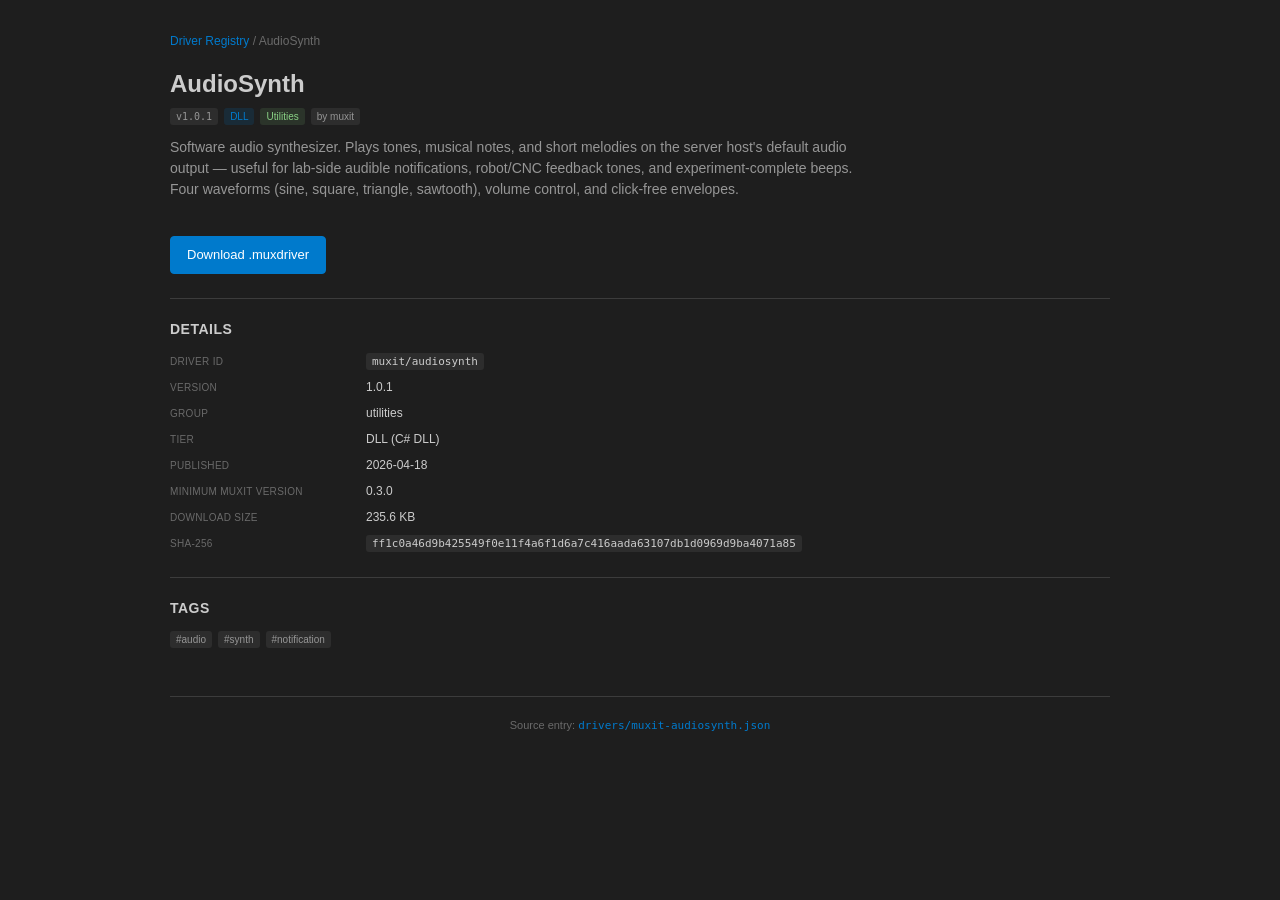
==== drivers/muxit-audiosynth/index.html @ e90737bf "registry: update b19998ea756dd891ea1b7442b603ea1db9f1fd12 b19998ea756dd891ea1b7442b603ea1db9f1fd12" ====
<!DOCTYPE html>
<html lang="en">
<head>
  <meta charset="UTF-8">
  <meta name="viewport" content="width=device-width, initial-scale=1.0">
  <title>AudioSynth — Muxit Driver Registry</title>
  <meta name="description" content="Software audio synthesizer. Plays tones, musical notes, and short melodies on the server host&#39;s default audio output — useful for lab-side audible notifications, robot/CNC feedback tones, and experiment-complete beeps. Four waveforms (sine, square, triangle, sawtooth), volume control, and click-free envelopes.">
  <meta property="og:title" content="AudioSynth — Muxit Driver Registry">
  <meta property="og:description" content="Software audio synthesizer. Plays tones, musical notes, and short melodies on the server host&#39;s default audio output — useful for lab-side audible notifications, robot/CNC feedback tones, and experiment-complete beeps. Four waveforms (sine, square, triangle, sawtooth), volume control, and click-free envelopes.">
  <meta property="og:type" content="website">
  <link rel="stylesheet" href="../../styles.css">
</head>
<body>
  <main class="page">
    <nav class="breadcrumb">
      <a href="../../">Driver Registry</a> / AudioSynth
    </nav>

    <header class="detail-header">
      <div class="detail-header-info">
        <h1 class="detail-title">AudioSynth</h1>
        <div class="detail-meta">
          <span class="dm-tag dm-tag-version">v1.0.1</span>
          <span class="dm-tag dm-tag-tier">DLL</span>
          <span class="dm-tag dm-tag-group">utilities</span>
          <a class="dm-tag" href="https://github.com/muxit-io">by muxit</a>
          
        </div>
        <p class="detail-description">Software audio synthesizer. Plays tones, musical notes, and short melodies on the server host&#39;s default audio output — useful for lab-side audible notifications, robot/CNC feedback tones, and experiment-complete beeps. Four waveforms (sine, square, triangle, sawtooth), volume control, and click-free envelopes.</p>
      </div>
    </header>

    <div class="detail-actions">
      <a class="dm-btn dm-btn-download" href="https://github.com/MUXIT-IO/muxit-drivers/releases/download/driver/muxit-audiosynth/v1.0.1/muxit-audiosynth-v1.0.1.muxdriver">Download .muxdriver</a>
      
    </div>

    <section class="detail-section">
      <h2>Details</h2>
      <dl class="metadata-grid">
        <dt>Driver ID</dt>
        <dd><code>muxit/audiosynth</code></dd>
        <dt>Version</dt>
        <dd>1.0.1</dd>
        <dt>Group</dt><dd>utilities</dd>
        <dt>Tier</dt><dd>DLL (C# DLL)</dd>
        <dt>Published</dt><dd>2026-04-18</dd>
        <dt>Minimum Muxit version</dt><dd>0.3.0</dd>
        <dt>Download size</dt><dd>235.6 KB</dd>
        <dt>SHA-256</dt><dd><code>ff1c0a46d9b425549f0e11f4a6f1d6a7c416aada63107db1d0969d9ba4071a85</code></dd>
      </dl>
    </section>

    <section class="detail-section">
      <h2>Tags</h2>
      <div class="tag-list">
        <span class="dm-tag">#audio</span> <span class="dm-tag">#synth</span> <span class="dm-tag">#notification</span>
      </div>
    </section>
    
    

    <footer class="page-footer">
      Source entry: <a href="https://github.com/muxit-io/driver-registry/blob/main/drivers/muxit-audiosynth.json"><code>drivers/muxit-audiosynth.json</code></a>
    </footer>
  </main>
</body>
</html>
---- styles.css ----
/* VS Code Dark+ inspired theme — mirrors muxit-development/web-ui/src/styles/theme.css */
:root {
  --bg-primary: #1e1e1e;
  --bg-secondary: #252526;
  --bg-tertiary: #2d2d2d;
  --bg-active: #37373d;
  --bg-hover: #2a2d2e;

  --fg-primary: #cccccc;
  --fg-secondary: #969696;
  --fg-muted: #6a6a6a;

  --accent: #007acc;
  --accent-hover: #1a8ad4;

  --border: #3c3c3c;
  --border-focus: #007acc;

  --error: #f44747;
  --warning: #cca700;
  --success: #89d185;
  --info: #75beff;

  --font-family: -apple-system, BlinkMacSystemFont, 'Segoe UI', Roboto, sans-serif;
  --font-mono: 'Cascadia Code', 'Fira Code', 'JetBrains Mono', Consolas, monospace;
  --font-size: 13px;
}

* {
  margin: 0;
  padding: 0;
  box-sizing: border-box;
}

html, body {
  font-family: var(--font-family);
  font-size: var(--font-size);
  color: var(--fg-primary);
  background: var(--bg-primary);
  min-height: 100vh;
  line-height: 1.5;
}

a {
  color: var(--accent);
  text-decoration: none;
}
a:hover { text-decoration: underline; }

::-webkit-scrollbar { width: 10px; height: 10px; }
::-webkit-scrollbar-track { background: transparent; }
::-webkit-scrollbar-thumb { background: rgba(121, 121, 121, 0.4); }
::-webkit-scrollbar-thumb:hover { background: rgba(121, 121, 121, 0.7); }

/* Page chrome */
.page {
  max-width: 980px;
  margin: 0 auto;
  padding: 32px 20px 64px;
}

.page-header {
  padding-bottom: 20px;
  border-bottom: 1px solid var(--border);
  margin-bottom: 24px;
}
.page-header h1 {
  font-size: 22px;
  font-weight: 600;
  color: var(--fg-primary);
  margin-bottom: 6px;
}
.page-header .tagline {
  color: var(--fg-secondary);
  font-size: 13px;
  margin-bottom: 12px;
}
.page-header .header-links {
  display: flex;
  gap: 16px;
  flex-wrap: wrap;
  font-size: 12px;
}

.page-footer {
  margin-top: 48px;
  padding-top: 20px;
  border-top: 1px solid var(--border);
  color: var(--fg-muted);
  font-size: 11px;
  text-align: center;
}

.breadcrumb {
  font-size: 12px;
  color: var(--fg-muted);
  margin-bottom: 16px;
}

/* Landing-page toolbar */
.dm-toolbar {
  display: flex;
  gap: 8px;
  align-items: center;
  margin-bottom: 8px;
  flex-wrap: wrap;
}
.dm-search-input {
  flex: 1;
  min-width: 200px;
  padding: 6px 10px;
  border: 1px solid var(--border);
  border-radius: 4px;
  background: var(--bg-primary);
  color: var(--fg-primary);
  font-size: 12px;
  font-family: var(--font-family);
  outline: none;
}
.dm-search-input:focus { border-color: var(--accent); }
.dm-sort-select {
  padding: 6px 8px;
  border: 1px solid var(--border);
  border-radius: 4px;
  background: var(--bg-primary);
  color: var(--fg-primary);
  font-size: 12px;
  font-family: var(--font-family);
  cursor: pointer;
}

.dm-tabs {
  display: flex;
  border-bottom: 1px solid var(--border);
  margin-bottom: 4px;
  flex-wrap: wrap;
}
.dm-tab {
  padding: 6px 12px;
  border: none;
  background: none;
  color: var(--fg-muted);
  font-size: 11px;
  font-weight: 600;
  cursor: pointer;
  border-bottom: 2px solid transparent;
  font-family: var(--font-family);
  letter-spacing: 0.3px;
  text-transform: uppercase;
}
.dm-tab:hover { color: var(--fg-primary); }
.dm-tab.active {
  color: var(--fg-primary);
  border-bottom-color: var(--accent);
}
.dm-tab-count {
  margin-left: 4px;
  color: var(--fg-muted);
  font-weight: 500;
}

/* Driver list / cards */
.dm-list {
  padding: 4px 0;
}
.dm-driver {
  display: flex;
  align-items: flex-start;
  padding: 12px 16px;
  gap: 12px;
  border-bottom: 1px solid var(--border);
  text-decoration: none;
  color: inherit;
}
.dm-driver:hover {
  background: var(--bg-hover);
  text-decoration: none;
}
.dm-driver-info {
  flex: 1;
  min-width: 0;
}
.dm-driver-name {
  font-size: 14px;
  font-weight: 600;
  color: var(--fg-primary);
  white-space: nowrap;
  overflow: hidden;
  text-overflow: ellipsis;
}
.dm-driver-meta {
  display: flex;
  gap: 4px;
  align-items: center;
  flex-wrap: wrap;
  margin-top: 4px;
}
.dm-driver-desc {
  font-size: 12px;
  color: var(--fg-secondary);
  margin-top: 6px;
  display: -webkit-box;
  -webkit-line-clamp: 2;
  -webkit-box-orient: vertical;
  overflow: hidden;
}
.dm-driver-actions {
  display: flex;
  flex-direction: column;
  gap: 4px;
  flex-shrink: 0;
}

/* Tags / badges */
.dm-tag {
  font-size: 10px;
  padding: 1px 6px;
  border-radius: 3px;
  background: var(--bg-tertiary);
  color: var(--fg-secondary);
  white-space: nowrap;
}
.dm-tag-tier {
  background: rgba(0, 122, 204, 0.15);
  color: var(--accent);
}
.dm-tag-group {
  background: rgba(137, 209, 133, 0.12);
  color: var(--success);
  text-transform: capitalize;
}
.dm-tag-version {
  font-family: var(--font-mono);
  font-size: 10px;
}

/* Buttons */
.dm-btn {
  padding: 4px 12px;
  border: 1px solid var(--border);
  border-radius: 4px;
  background: var(--bg-primary);
  color: var(--fg-secondary);
  font-size: 11px;
  cursor: pointer;
  white-space: nowrap;
  font-family: var(--font-family);
  text-decoration: none;
  display: inline-block;
  flex-shrink: 0;
}
.dm-btn:hover {
  background: var(--bg-hover);
  text-decoration: none;
}
.dm-btn-download {
  background: var(--accent);
  border-color: var(--accent);
  color: #fff;
}
.dm-btn-download:hover { opacity: 0.9; background: var(--accent); color: #fff; }
.dm-btn-secondary {
  color: var(--fg-secondary);
}

/* Empty state */
.dm-empty {
  padding: 48px 16px;
  text-align: center;
  color: var(--fg-muted);
  font-size: 13px;
}
.dm-empty a { color: var(--accent); }

/* Detail page */
.detail-header {
  display: flex;
  align-items: flex-start;
  gap: 16px;
  margin-bottom: 20px;
  flex-wrap: wrap;
}
.detail-header-info { flex: 1; min-width: 0; }
.detail-title {
  font-size: 24px;
  font-weight: 600;
  margin-bottom: 6px;
}
.detail-meta {
  display: flex;
  gap: 6px;
  align-items: center;
  flex-wrap: wrap;
  margin-bottom: 12px;
}
.detail-description {
  font-size: 14px;
  color: var(--fg-secondary);
  margin-bottom: 16px;
  max-width: 700px;
}
.detail-actions {
  display: flex;
  gap: 8px;
  margin-bottom: 24px;
  flex-wrap: wrap;
}
.detail-actions .dm-btn {
  padding: 8px 16px;
  font-size: 13px;
}

.detail-section {
  margin-top: 24px;
  padding-top: 20px;
  border-top: 1px solid var(--border);
}
.detail-section h2 {
  font-size: 14px;
  font-weight: 600;
  color: var(--fg-primary);
  margin-bottom: 12px;
  text-transform: uppercase;
  letter-spacing: 0.5px;
}

.metadata-grid {
  display: grid;
  grid-template-columns: 180px 1fr;
  gap: 8px 16px;
  font-size: 12px;
}
.metadata-grid dt {
  color: var(--fg-muted);
  text-transform: uppercase;
  letter-spacing: 0.3px;
  font-size: 10px;
  padding-top: 2px;
}
.metadata-grid dd {
  color: var(--fg-primary);
  word-break: break-all;
}
.metadata-grid code {
  font-family: var(--font-mono);
  font-size: 11px;
  background: var(--bg-tertiary);
  padding: 2px 6px;
  border-radius: 3px;
}

.tag-list {
  display: flex;
  gap: 6px;
  flex-wrap: wrap;
}

.markdown-block {
  background: var(--bg-secondary);
  border: 1px solid var(--border);
  border-radius: 4px;
  padding: 16px;
  white-space: pre-wrap;
  font-family: var(--font-mono);
  font-size: 12px;
  color: var(--fg-secondary);
  max-height: 400px;
  overflow-y: auto;
}
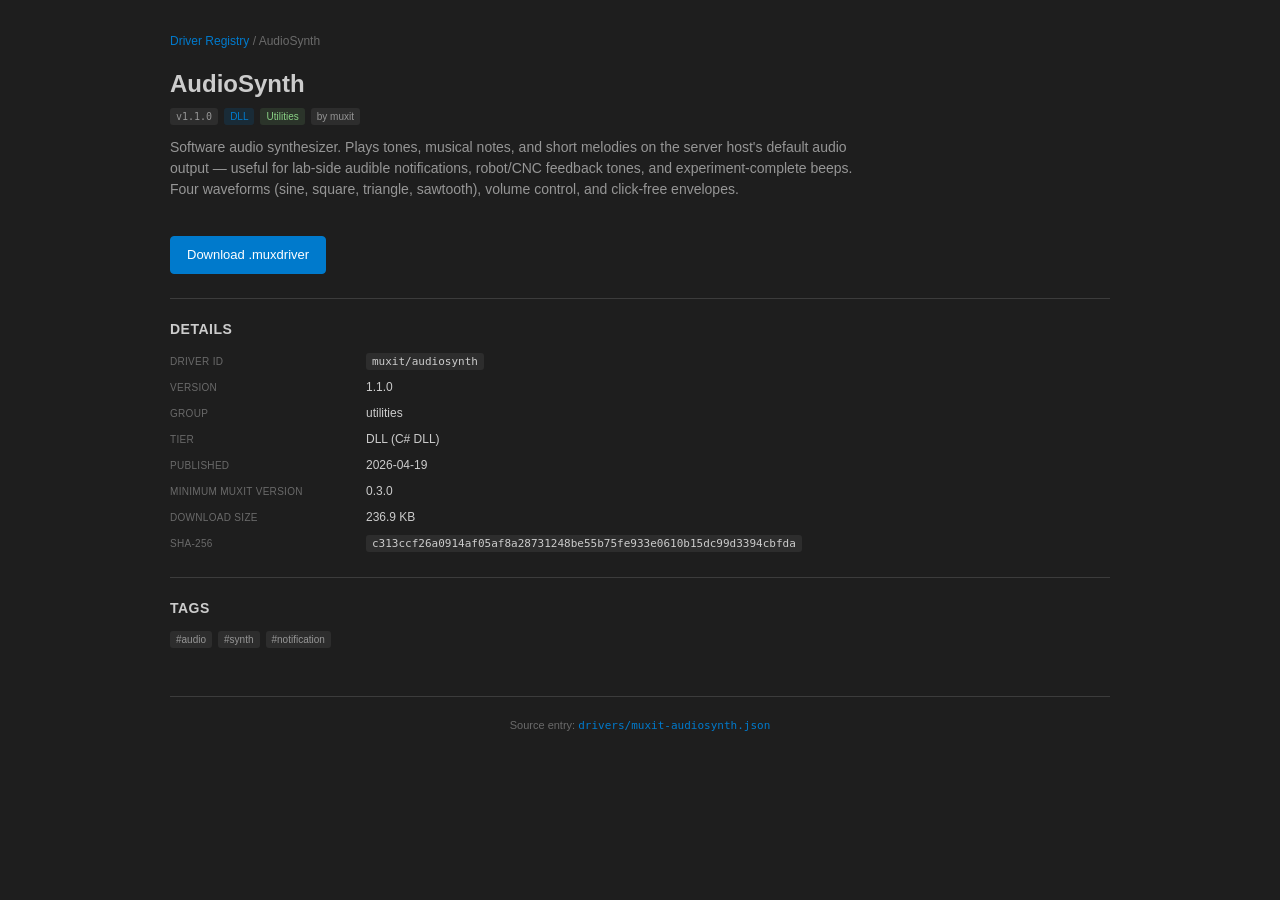
==== commit c135e1a3: "registry: update 16d2b9c89e813f7cf229210a709f646981604ec5 16d2b9c89e813f7cf229210a709f646981604ec5" ====
--- a/drivers/muxit-audiosynth/index.html
+++ b/drivers/muxit-audiosynth/index.html
@@ -20,7 +20,7 @@
       <div class="detail-header-info">
         <h1 class="detail-title">AudioSynth</h1>
         <div class="detail-meta">
-          <span class="dm-tag dm-tag-version">v1.0.1</span>
+          <span class="dm-tag dm-tag-version">v1.1.0</span>
           <span class="dm-tag dm-tag-tier">DLL</span>
           <span class="dm-tag dm-tag-group">utilities</span>
           <a class="dm-tag" href="https://github.com/muxit-io">by muxit</a>
@@ -31,7 +31,7 @@
     </header>
 
     <div class="detail-actions">
-      <a class="dm-btn dm-btn-download" href="https://github.com/MUXIT-IO/muxit-drivers/releases/download/driver/muxit-audiosynth/v1.0.1/muxit-audiosynth-v1.0.1.muxdriver">Download .muxdriver</a>
+      <a class="dm-btn dm-btn-download" href="https://github.com/MUXIT-IO/muxit-drivers/releases/download/driver/muxit-audiosynth/v1.1.0/muxit-audiosynth-v1.1.0.muxdriver">Download .muxdriver</a>
       
     </div>
 
@@ -41,13 +41,13 @@
         <dt>Driver ID</dt>
         <dd><code>muxit/audiosynth</code></dd>
         <dt>Version</dt>
-        <dd>1.0.1</dd>
+        <dd>1.1.0</dd>
         <dt>Group</dt><dd>utilities</dd>
         <dt>Tier</dt><dd>DLL (C# DLL)</dd>
-        <dt>Published</dt><dd>2026-04-18</dd>
+        <dt>Published</dt><dd>2026-04-19</dd>
         <dt>Minimum Muxit version</dt><dd>0.3.0</dd>
-        <dt>Download size</dt><dd>235.6 KB</dd>
-        <dt>SHA-256</dt><dd><code>ff1c0a46d9b425549f0e11f4a6f1d6a7c416aada63107db1d0969d9ba4071a85</code></dd>
+        <dt>Download size</dt><dd>236.9 KB</dd>
+        <dt>SHA-256</dt><dd><code>c313ccf26a0914af05af8a28731248be55b75fe933e0610b15dc99d3394cbfda</code></dd>
       </dl>
     </section>
 
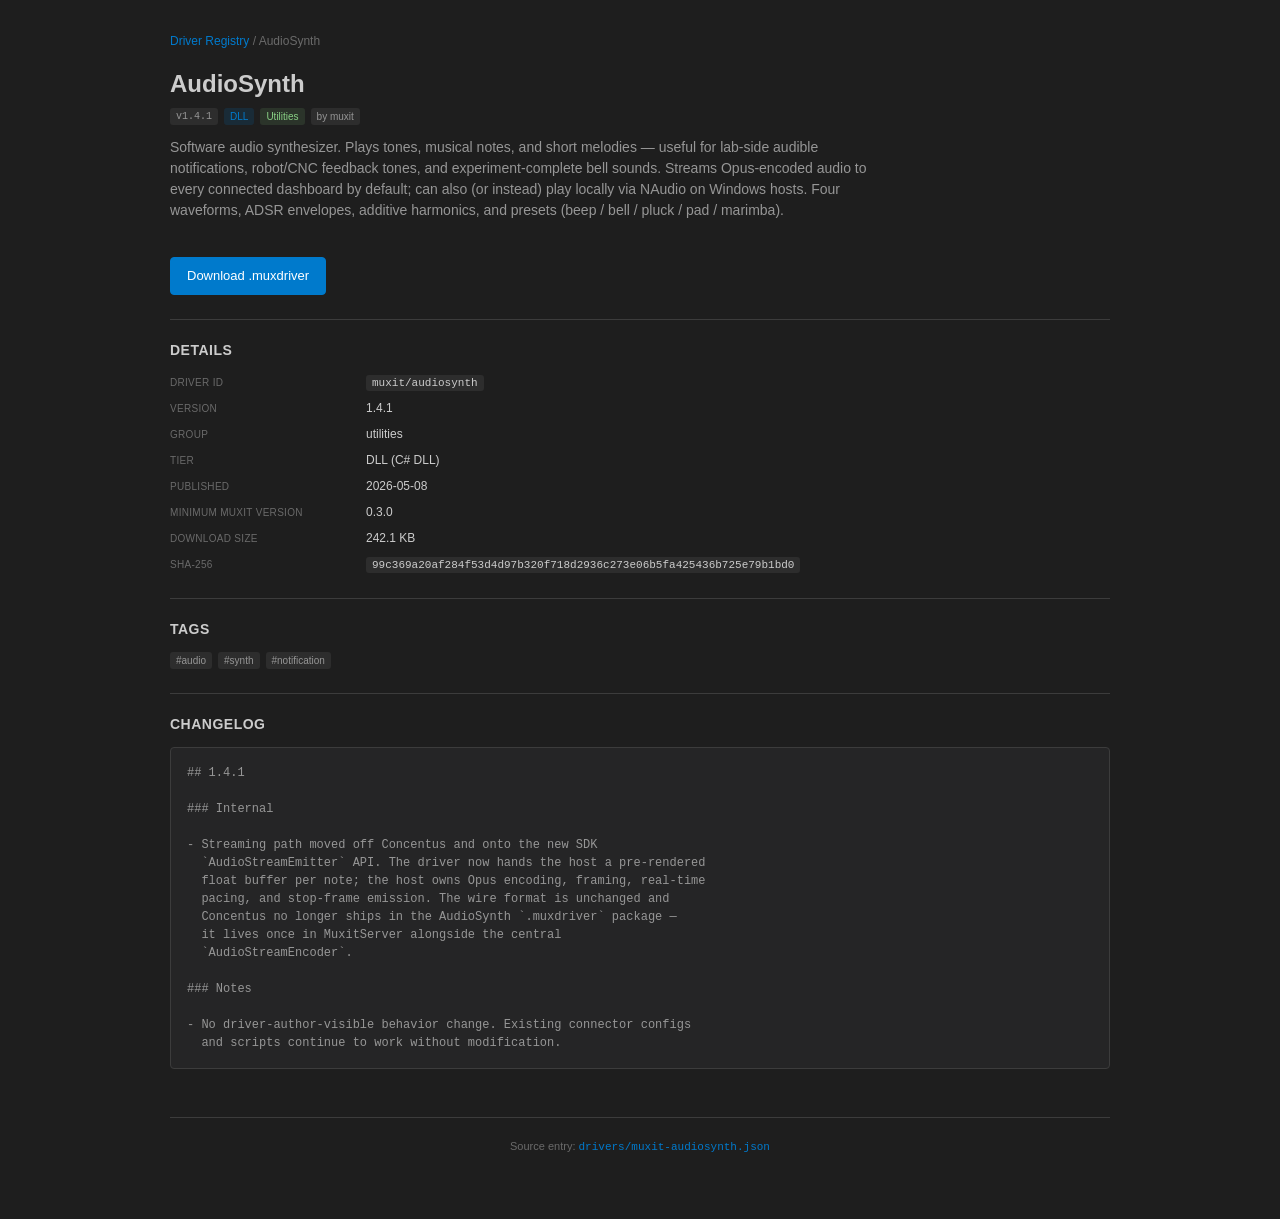
==== commit 0828117a: "registry: update ab314731895206ff683abb2b0732dc4dcbdf2e45 ab314731895206ff683abb2b0732dc4dcbdf2e45" ====
--- a/drivers/muxit-audiosynth/index.html
+++ b/drivers/muxit-audiosynth/index.html
@@ -4,9 +4,9 @@
   <meta charset="UTF-8">
   <meta name="viewport" content="width=device-width, initial-scale=1.0">
   <title>AudioSynth — Muxit Driver Registry</title>
-  <meta name="description" content="Software audio synthesizer. Plays tones, musical notes, and short melodies on the server host&#39;s default audio output — useful for lab-side audible notifications, robot/CNC feedback tones, and experiment-complete beeps. Four waveforms (sine, square, triangle, sawtooth), volume control, and click-free envelopes.">
+  <meta name="description" content="Software audio synthesizer. Plays tones, musical notes, and short melodies — useful for lab-side audible notifications, robot/CNC feedback tones, and experiment-complete bell sounds. Streams Opus-encoded audio to every connected dashboard by default; can also (or instead) play locally via NAudio on Windows hosts. Four waveforms, ADSR envelopes, additive harmonics, and presets (beep / bell / pluck / pad / marimba).">
   <meta property="og:title" content="AudioSynth — Muxit Driver Registry">
-  <meta property="og:description" content="Software audio synthesizer. Plays tones, musical notes, and short melodies on the server host&#39;s default audio output — useful for lab-side audible notifications, robot/CNC feedback tones, and experiment-complete beeps. Four waveforms (sine, square, triangle, sawtooth), volume control, and click-free envelopes.">
+  <meta property="og:description" content="Software audio synthesizer. Plays tones, musical notes, and short melodies — useful for lab-side audible notifications, robot/CNC feedback tones, and experiment-complete bell sounds. Streams Opus-encoded audio to every connected dashboard by default; can also (or instead) play locally via NAudio on Windows hosts. Four waveforms, ADSR envelopes, additive harmonics, and presets (beep / bell / pluck / pad / marimba).">
   <meta property="og:type" content="website">
   <link rel="stylesheet" href="../../styles.css">
 </head>
@@ -20,18 +20,18 @@
       <div class="detail-header-info">
         <h1 class="detail-title">AudioSynth</h1>
         <div class="detail-meta">
-          <span class="dm-tag dm-tag-version">v1.1.0</span>
+          <span class="dm-tag dm-tag-version">v1.4.1</span>
           <span class="dm-tag dm-tag-tier">DLL</span>
           <span class="dm-tag dm-tag-group">utilities</span>
           <a class="dm-tag" href="https://github.com/muxit-io">by muxit</a>
           
         </div>
-        <p class="detail-description">Software audio synthesizer. Plays tones, musical notes, and short melodies on the server host&#39;s default audio output — useful for lab-side audible notifications, robot/CNC feedback tones, and experiment-complete beeps. Four waveforms (sine, square, triangle, sawtooth), volume control, and click-free envelopes.</p>
+        <p class="detail-description">Software audio synthesizer. Plays tones, musical notes, and short melodies — useful for lab-side audible notifications, robot/CNC feedback tones, and experiment-complete bell sounds. Streams Opus-encoded audio to every connected dashboard by default; can also (or instead) play locally via NAudio on Windows hosts. Four waveforms, ADSR envelopes, additive harmonics, and presets (beep / bell / pluck / pad / marimba).</p>
       </div>
     </header>
 
     <div class="detail-actions">
-      <a class="dm-btn dm-btn-download" href="https://github.com/MUXIT-IO/muxit-drivers/releases/download/driver/muxit-audiosynth/v1.1.0/muxit-audiosynth-v1.1.0.muxdriver">Download .muxdriver</a>
+      <a class="dm-btn dm-btn-download" href="https://github.com/MUXIT-IO/muxit-drivers/releases/download/driver/muxit-audiosynth/v1.4.1/muxit-audiosynth-v1.4.1.muxdriver">Download .muxdriver</a>
       
     </div>
 
@@ -41,13 +41,13 @@
         <dt>Driver ID</dt>
         <dd><code>muxit/audiosynth</code></dd>
         <dt>Version</dt>
-        <dd>1.1.0</dd>
+        <dd>1.4.1</dd>
         <dt>Group</dt><dd>utilities</dd>
         <dt>Tier</dt><dd>DLL (C# DLL)</dd>
-        <dt>Published</dt><dd>2026-04-19</dd>
+        <dt>Published</dt><dd>2026-05-08</dd>
         <dt>Minimum Muxit version</dt><dd>0.3.0</dd>
-        <dt>Download size</dt><dd>236.9 KB</dd>
-        <dt>SHA-256</dt><dd><code>c313ccf26a0914af05af8a28731248be55b75fe933e0610b15dc99d3394cbfda</code></dd>
+        <dt>Download size</dt><dd>242.1 KB</dd>
+        <dt>SHA-256</dt><dd><code>99c369a20af284f53d4d97b320f718d2936c273e06b5fa425436b725e79b1bd0</code></dd>
       </dl>
     </section>
 
@@ -58,7 +58,25 @@
       </div>
     </section>
     
-    
+    <section class="detail-section">
+      <h2>Changelog</h2>
+      <div class="markdown-block">## 1.4.1
+
+### Internal
+
+- Streaming path moved off Concentus and onto the new SDK
+  `AudioStreamEmitter` API. The driver now hands the host a pre-rendered
+  float buffer per note; the host owns Opus encoding, framing, real-time
+  pacing, and stop-frame emission. The wire format is unchanged and
+  Concentus no longer ships in the AudioSynth `.muxdriver` package —
+  it lives once in MuxitServer alongside the central
+  `AudioStreamEncoder`.
+
+### Notes
+
+- No driver-author-visible behavior change. Existing connector configs
+  and scripts continue to work without modification.</div>
+    </section>
 
     <footer class="page-footer">
       Source entry: <a href="https://github.com/muxit-io/driver-registry/blob/main/drivers/muxit-audiosynth.json"><code>drivers/muxit-audiosynth.json</code></a>
